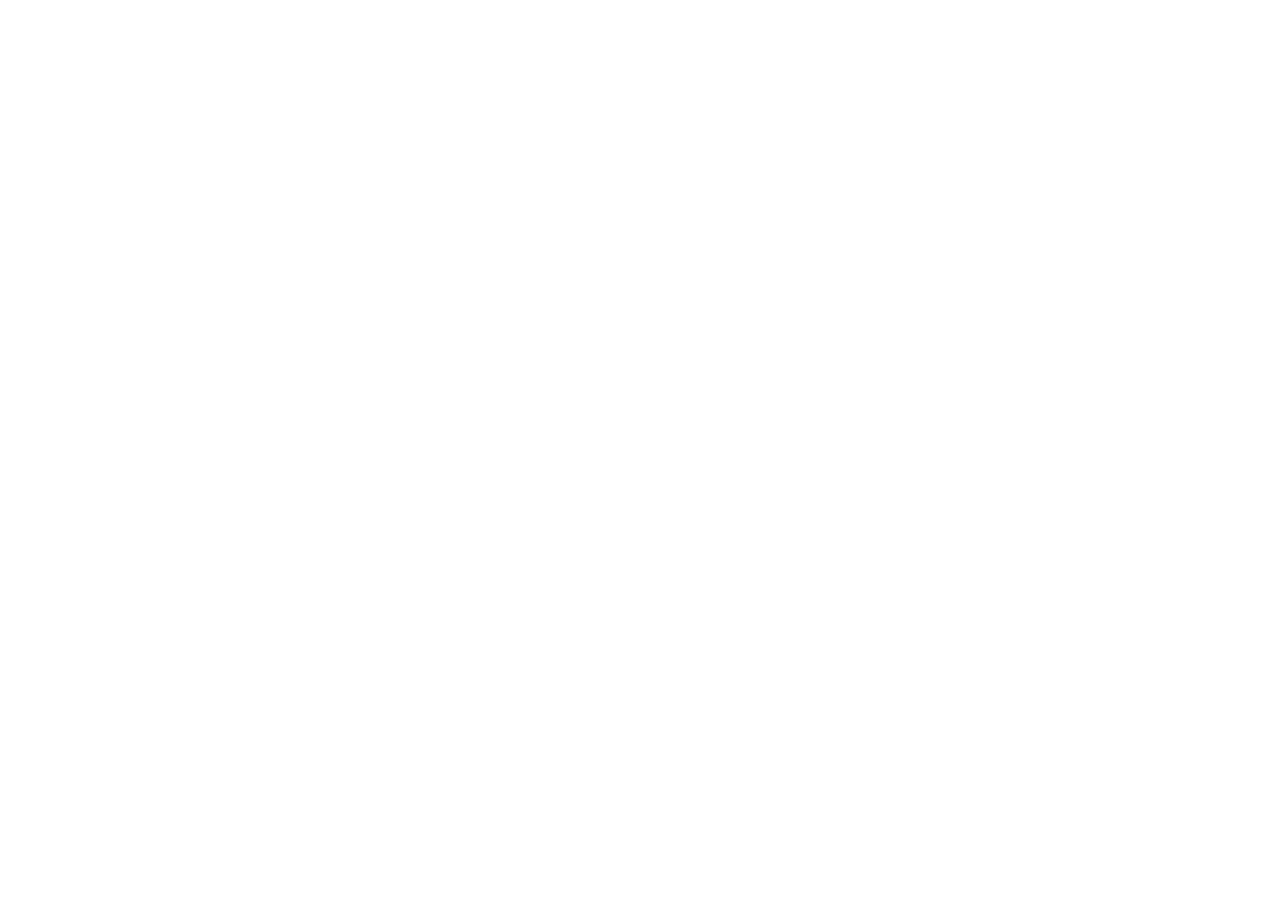
==== index.html @ 6ed2901b "first" ====
<!DOCTYPE html>
<html lang="en">
<head>
    <meta charset="UTF-8">
    <meta name="viewport" content="width=device-width, initial-scale=1.0">
    <title>Game website</title>
    <link rel="stylesheet" href="/css/main.css">
</head>
<body>
    
</body>
</html>
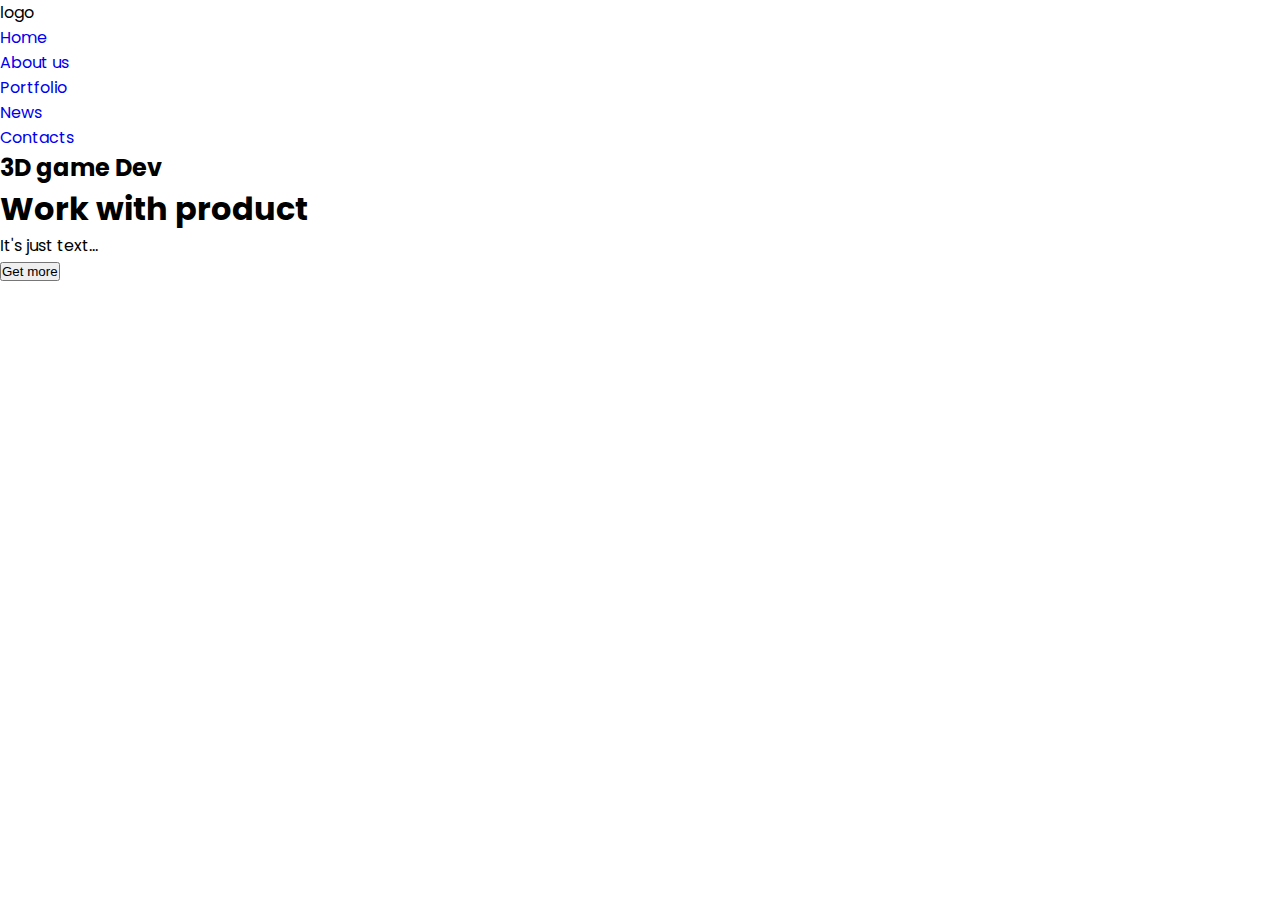
==== commit 175fb631: "change html" ====
--- a/index.html
+++ b/index.html
@@ -7,6 +7,29 @@
     <link rel="stylesheet" href="/css/main.css">
 </head>
 <body>
-    
+    <header class="container">
+        <span class="logo">logo</span>
+        <nav>
+            <ul>
+                <li class="active"><a href="#">Home</a></li>
+                <li><a href="#">About us</a></li>
+                <li><a href="#">Portfolio</a></li>
+                <li><a href="#">News</a></li>
+                <li class="btn"><a href="#">Contacts</a></li>
+            </ul>
+        </nav>
+    </header>
+
+    <div class="hero container">
+        <div class="hero--info">
+            <h2>3D game Dev</h2>
+            <h1>Work with product</h1>
+            <p>
+                It's just text...
+            </p>
+            <button class="btn">Get more</button>
+        </div>
+        <img src="" alt="" >
+    </div>
 </body>
 </html>--- a/css/main.css
+++ b/css/main.css
@@ -0,0 +1,19 @@
+@import url('https://fonts.googleapis.com/css2?family=Poppins:ital,wght@0,100;0,200;0,300;0,400;0,500;0,600;0,700;0,800;0,900;1,100;1,200;1,300;1,400;1,500;1,600;1,700;1,800;1,900&display=swap');
+
+* {
+    margin: 0;
+    padding: 0;
+}
+
+body {
+    font-family: 'Poppins', sans-serif;
+    font-weight: 400;
+}
+
+a {
+    text-decoration: none;
+}
+
+img {
+    max-width: 100%;
+}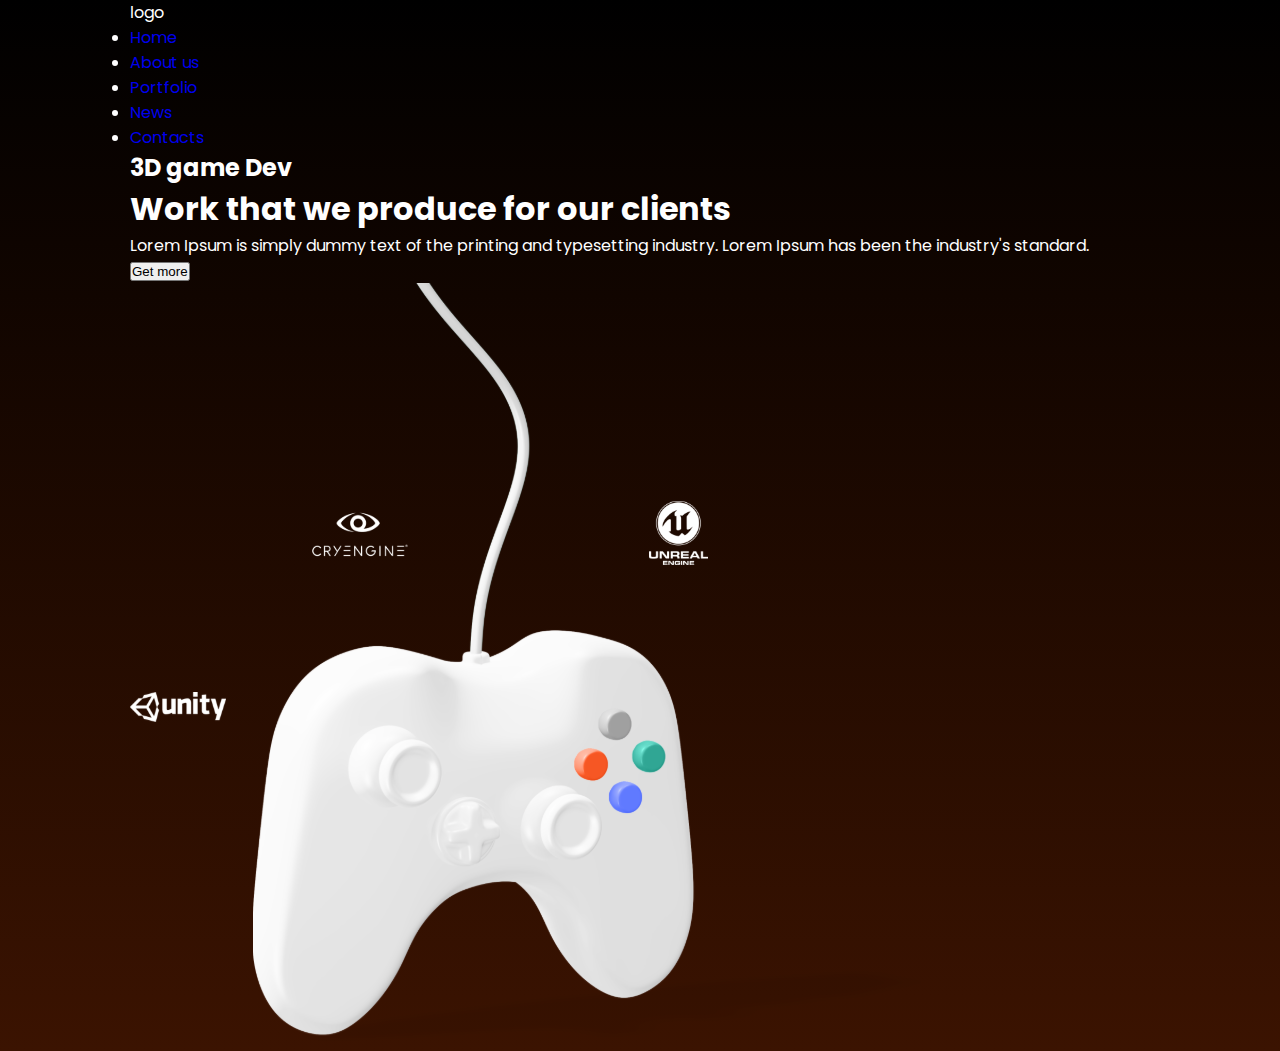
==== commit 7c569c67: "Добавил картинки и фон" ====
--- a/index.html
+++ b/index.html
@@ -7,29 +7,31 @@
     <link rel="stylesheet" href="/css/main.css">
 </head>
 <body>
-    <header class="container">
-        <span class="logo">logo</span>
-        <nav>
-            <ul>
-                <li class="active"><a href="#">Home</a></li>
-                <li><a href="#">About us</a></li>
-                <li><a href="#">Portfolio</a></li>
-                <li><a href="#">News</a></li>
-                <li class="btn"><a href="#">Contacts</a></li>
-            </ul>
-        </nav>
-    </header>
+    <div class="wrapper">
+        <header class="container">
+            <span class="logo">logo</span>
+            <nav>
+                <ul>
+                    <li class="active"><a href="#">Home</a></li>
+                    <li><a href="#">About us</a></li>
+                    <li><a href="#">Portfolio</a></li>
+                    <li><a href="#">News</a></li>
+                    <li class="btn"><a href="#">Contacts</a></li>
+                </ul>
+            </nav>
+        </header>
 
-    <div class="hero container">
-        <div class="hero--info">
-            <h2>3D game Dev</h2>
-            <h1>Work with product</h1>
-            <p>
-                It's just text...
-            </p>
-            <button class="btn">Get more</button>
+        <div class="hero container">
+            <div class="hero--info">
+                <h2>3D game Dev</h2>
+                <h1>Work that we produce for our clients</h1>
+                <p>
+                    Lorem Ipsum is simply dummy text of the printing and typesetting industry. Lorem Ipsum has been the industry's standard.
+                </p>
+                <button class="btn">Get more</button>
+            </div>
+            <img src="img/joystik.svg" alt="" >
         </div>
-        <img src="" alt="" >
     </div>
 </body>
 </html>--- a/css/main.css
+++ b/css/main.css
@@ -8,6 +8,7 @@
 body {
     font-family: 'Poppins', sans-serif;
     font-weight: 400;
+    color: #fff;
 }
 
 a {
@@ -16,4 +17,14 @@
 
 img {
     max-width: 100%;
+}
+
+.wrapper {
+    background: linear-gradient(180deg, rgba(0,0,0,1) 0%, rgba(14,4,0,1) 23%, rgba(59,19,1,1) 100%);
+    width: 100%;
+}
+
+.container {
+    width: 1020px;
+    margin: 0 auto;
 }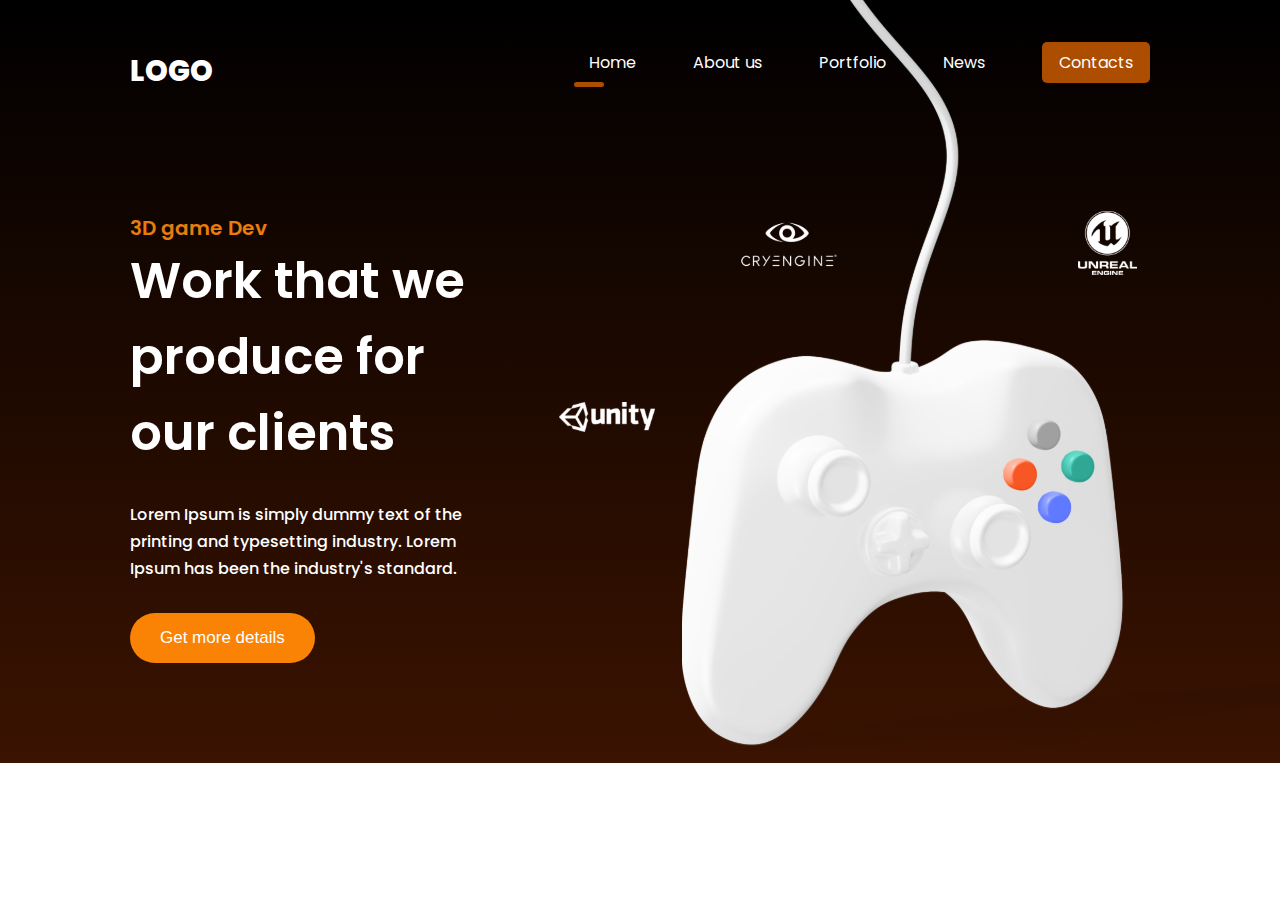
==== commit dc995e63: "Изменил стили на главной странице" ====
--- a/index.html
+++ b/index.html
@@ -28,9 +28,9 @@
                 <p>
                     Lorem Ipsum is simply dummy text of the printing and typesetting industry. Lorem Ipsum has been the industry's standard.
                 </p>
-                <button class="btn">Get more</button>
+                <button class="btn">Get more details</button>
             </div>
-            <img src="img/joystik.svg" alt="" >
+            <img src="img/joystik.svg" alt="none" >
         </div>
     </div>
 </body>
--- a/css/main.css
+++ b/css/main.css
@@ -9,6 +9,7 @@
     font-family: 'Poppins', sans-serif;
     font-weight: 400;
     color: #fff;
+    font-size: 16px;
 }
 
 a {
@@ -27,4 +28,113 @@
 .container {
     width: 1020px;
     margin: 0 auto;
+}
+header {
+    padding: 50px 0;
+}
+
+header .logo {
+    text-transform:  uppercase;
+    font-size: 29px;
+    font-weight: 800;
+}
+
+header nav {
+    float: right;
+    width: 55%;
+}
+
+header nav ul {
+    list-style: none;
+    display: flex;
+    justify-content: space-between;
+    z-index: 2;
+    position: relative;
+}
+
+
+header nav ul li {
+    display: inline-block;
+}
+
+header nav ul li a {
+    color:#fff;
+}
+
+header nav ul li.active::after {
+    content: '';
+    display: block;
+    width: 30px;
+    height: 5px;
+    background: #ac4d00;
+    border-radius: 10px;
+    position: relative;
+    top: 7px;
+    left: -15px;
+
+}
+
+header nav ul li:not(.active):not(.btn) a:hover {
+    border-bottom: 4px solid #ac4d00;
+}
+
+header nav ul li.btn a {
+    background: #ac4d00;
+    padding:  9px 17px;
+    border-radius: 5px;
+    transition: all 50ms ease;
+}
+
+header nav ul li.btn a:hover {
+    background:  #ad1b01;
+}
+
+.hero {
+    padding-bottom: 100px;
+    position: relative;
+    z-index: 1;
+}
+
+.hero--info {
+    width: 350px;
+    padding-top: 70px;
+}
+
+.hero--info h2 {
+    color: #e87d0e;
+    font-size:  20px;
+    font-weight: 600;
+}
+
+.hero--info h1 {
+    font-size: 50px;
+    font-weight: 600;
+}
+
+.hero--info p {
+    font-weight: 500;
+    line-height: 170%;
+    margin: 30px 0;
+}
+
+.hero--info .btn {
+    background: #fa8305;
+    color: #fff;
+    border-radius: 50px;
+    padding: 15px 30px;
+    border: 0;
+    transition: all 500ms ease;
+    font-size: 17px;
+    font-weight: 500;
+}
+
+.hero--info .btn:hover {
+    cursor: pointer;
+    transform: scale(1.1);
+}
+
+.hero img {
+    position: absolute;
+    top: -150px;
+    right: -200px;
 }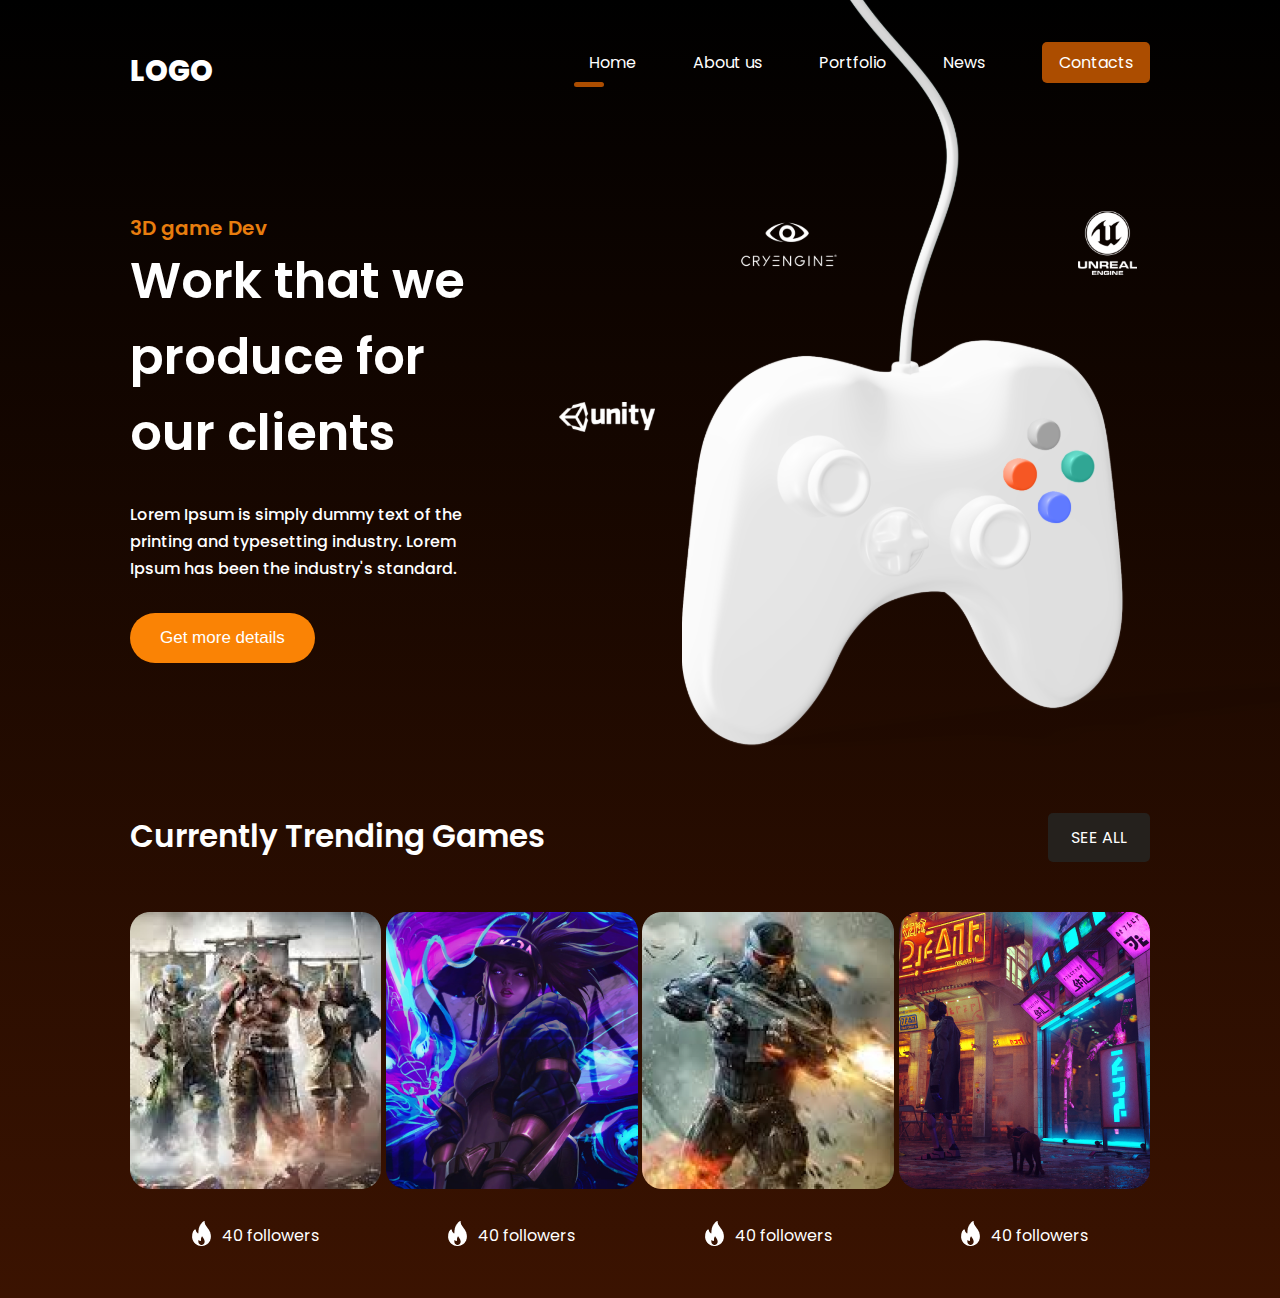
==== commit 441f9a63: "Добавил новый фрагмент с картинками" ====
--- a/index.html
+++ b/index.html
@@ -32,6 +32,30 @@
             </div>
             <img src="img/joystik.svg" alt="none" >
         </div>
+
+        <div class="trending container">
+            <a href="#" class="see-all">SEE ALL</a>
+            <h3>Currently Trending Games</h3>
+
+            <div class="games">
+                <div class="block">
+                    <img src="/img/game1.png" alt="">
+                    <span><img src="/img/fire.png" alt=""> 40 followers</span>
+                </div>
+                <div class="block">
+                    <img src="/img/game2.png" alt="">
+                    <span><img src="/img/fire.png" alt=""> 40 followers</span>
+                </div>
+                <div class="block">
+                    <img src="/img/game3.png" alt="">
+                    <span><img src="/img/fire.png" alt=""> 40 followers</span>
+                </div>
+                <div class="block">
+                    <img src="/img/game4.png" alt="">
+                    <span><img src="/img/fire.png" alt=""> 40 followers</span>
+                </div>
+            </div>    
+        </div>
     </div>
 </body>
 </html>--- a/css/main.css
+++ b/css/main.css
@@ -137,4 +137,48 @@
     position: absolute;
     top: -150px;
     right: -200px;
+}
+
+/* Секция с играми */
+.trending {
+    padding-top: 50px;
+}
+
+.trending h3 {
+    font-weight: 600;
+    font-size: 31px;
+}
+
+.trending .see-all {
+    color: #fff;
+    background: #25211d;
+    border-radius: 5px;
+    padding: 12px 23px;
+    float: right;
+    display: block;
+    transition: all 50ms ease;
+}
+
+.trending .see-all:hover {
+    transform: scale(1.1);
+
+}
+
+.trending .games {
+    display: flex;
+    justify-content: space-between;
+    width: 100%;
+    padding: 50px 0;
+}
+
+.trending .games span {
+    display: block;
+    text-align: center;
+    margin-top: 20px;
+}
+
+.trending .games span img {
+    position: relative;
+    top: 5px;
+    margin-right: 7px;
 }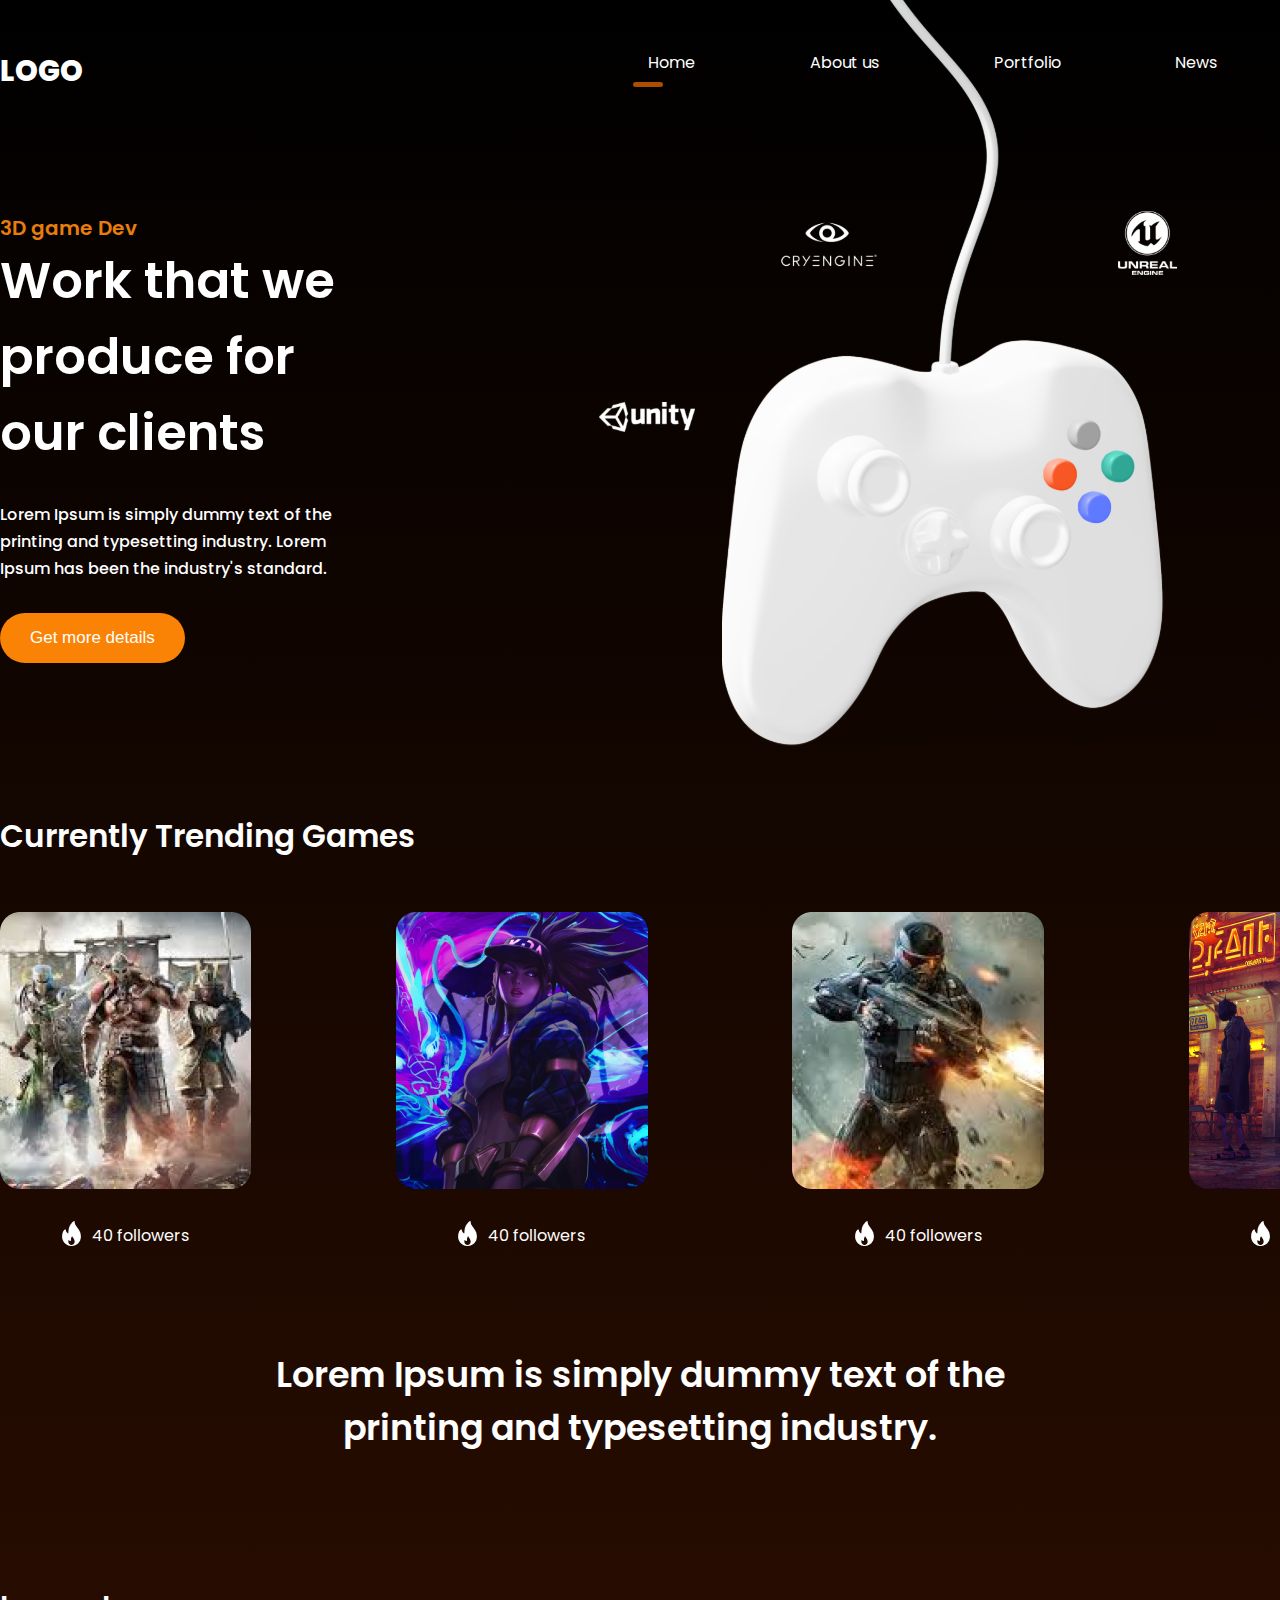
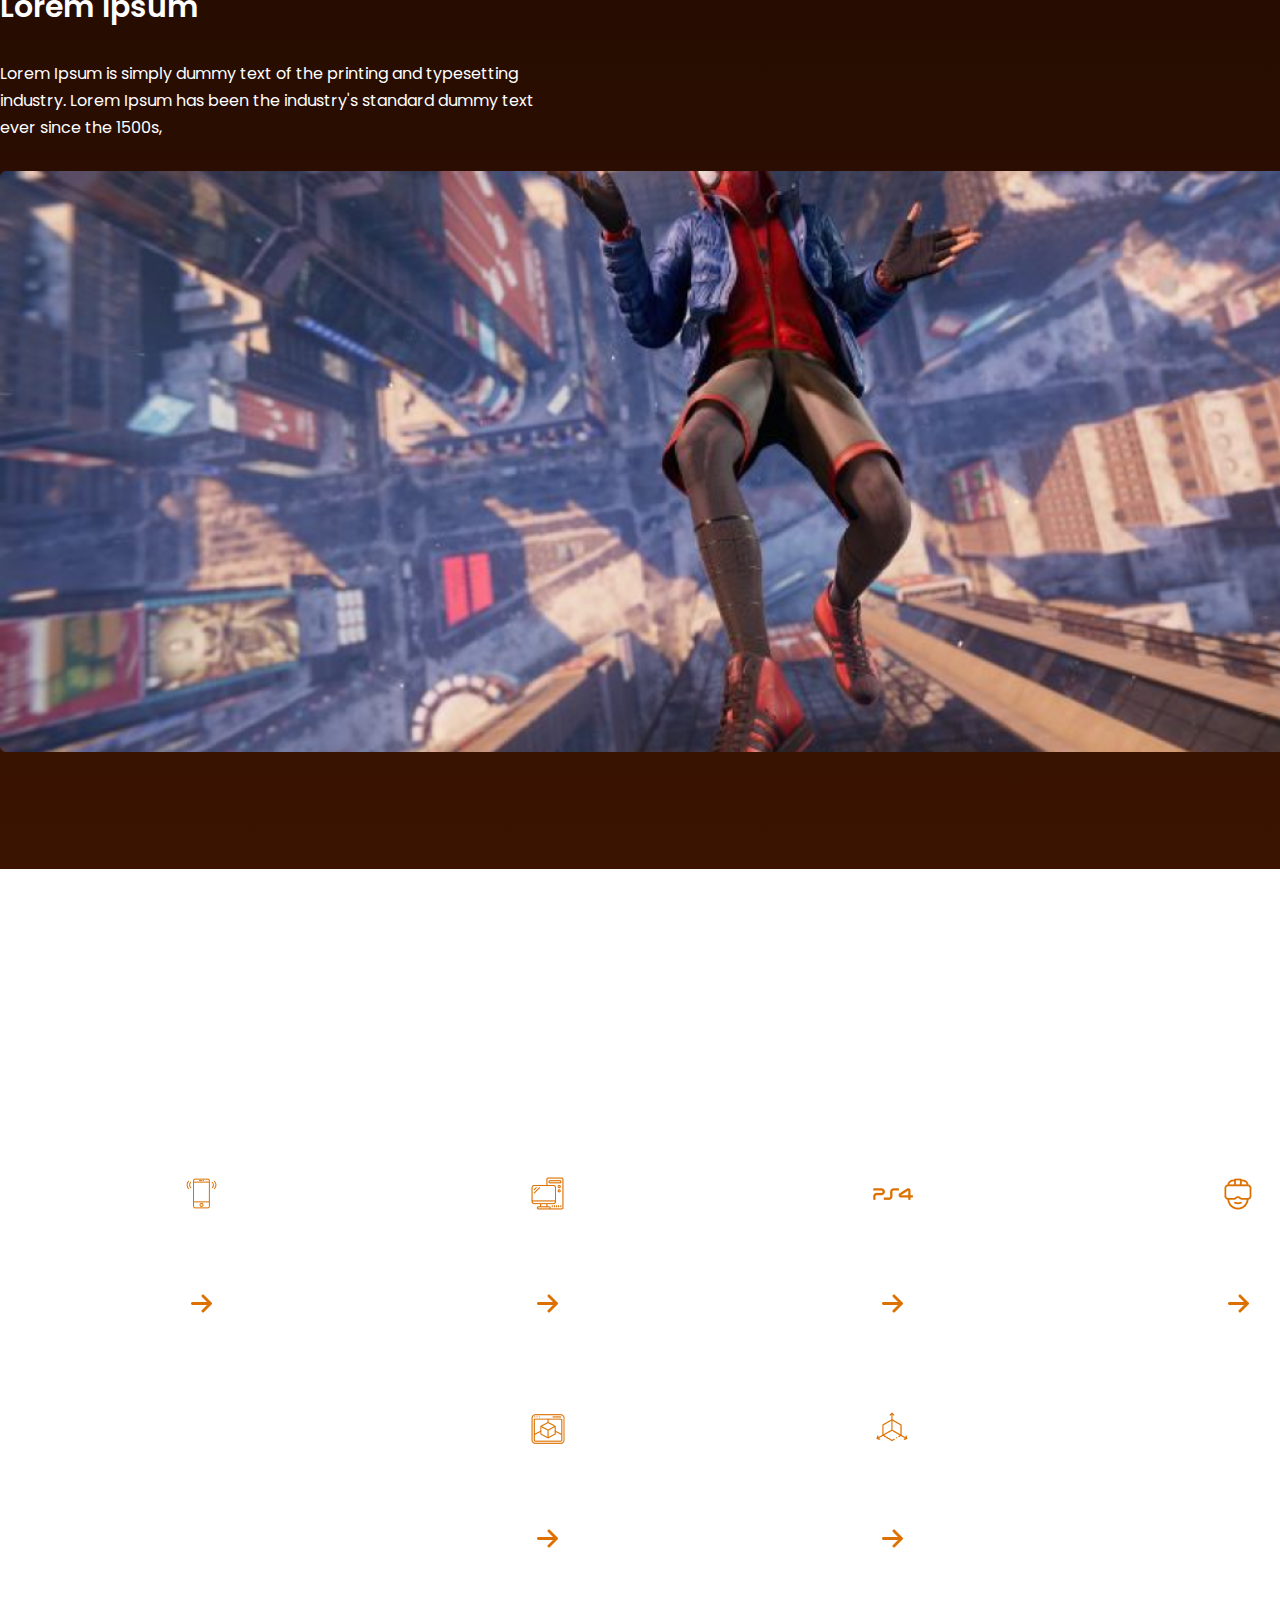
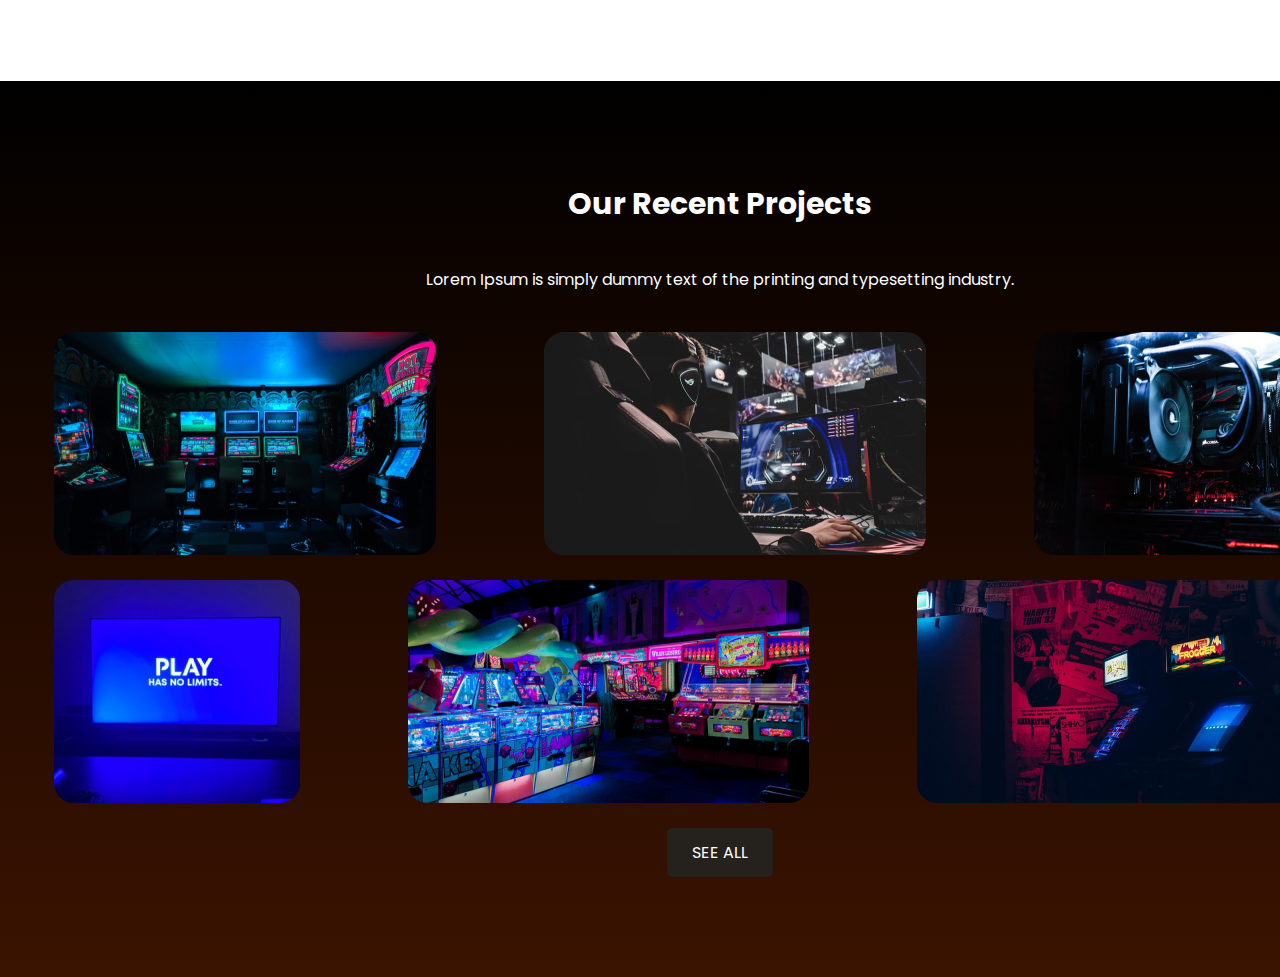
==== commit 4df2b622: "Решил проблему с пушем" ====
--- a/index.html
+++ b/index.html
@@ -33,7 +33,7 @@
             <img src="img/joystik.svg" alt="none" >
         </div>
 
-        <div class="trending container">
+        <div class="container trending">
             <a href="#" class="see-all">SEE ALL</a>
             <h3>Currently Trending Games</h3>
 
@@ -56,6 +56,74 @@
                 </div>
             </div>    
         </div>
+
+
+        <div class="container big-text">
+            <p>Lorem Ipsum is simply dummy text of the printing and typesetting industry.</p>
+        </div>
+
+        <div class="container banner">
+            <h3>Lorem Ipsum</h3>
+            <p>Lorem Ipsum is simply dummy text of the printing and typesetting industry. Lorem Ipsum has been the industry's standard dummy text ever since the 1500s,</p>
+            <img src="/img/game5.png " alt="">
+        </div>
+    </div>
+
+    <div class="features">
+        <div class="container">
+            <h3>Lorem Ipsum is simply dummy text of the printing and typesetting industry.</h3>
+            <p>Lorem Ipsum is simply dummy text of the printing and typesetting industry. Lorem Ipsum has been the industry's standard dummy text ever since the 1500s,</p>
+            <div class="info">
+                <div class="block">
+                    <img src="/img/feature1.png" alt="">
+                    <p>Mobile Game Development</p>
+                    <img src="/img/arrow 1.png" alt="">
+                </div>
+                <div class="block">
+                    <img src="/img/feature2.png" alt="">
+                    <p>PC Game Development</p>
+                    <img src="/img/arrow 1.png" alt="">
+                </div>
+                <div class="block">
+                    <img src="/img/feature3.png" alt="">
+                    <p>PS4 Game Development</p>
+                    <img src="/img/arrow 1.png" alt="">
+                </div>
+                <div class="block">
+                    <img src="/img/feature4.png" alt="">
+                    <p>AR/VR Solutions</p>
+                    <img src="/img/arrow 1.png" alt="">
+                </div>
+                <div class="block">
+                    <img src="/img/feature5.png" alt="">
+                    <p>AR/ VR design</p>
+                    <img src="/img/arrow 1.png" alt="">
+                </div>
+                <div class="block">
+                    <img src="/img/feature6.png" alt="">
+                    <p>3D Modelings</p>
+                    <img src="/img/arrow 1.png" alt="">
+                </div>
+            </div>
+        </div>
+    </div>
+
+    <div class="wrapper">
+        <div class="container projects">
+            <h3>Our Recent Projects</h3>
+            <p>Lorem Ipsum is simply dummy text of the printing and typesetting industry.</p>
+            <div class="images">
+                <img src="/img/img1.png" alt="">
+                <img src="/img/img2.png" alt="">
+                <img src="/img/img3.png" alt="">
+            </div>
+            <div class="images">
+                <img src="/img/img4.png" alt="">
+                <img src="/img/img5.png" alt="">
+                <img src="/img/img6.png" alt="">
+            </div>
+            <a href="" class="see-all">SEE ALL</a>
+        </div>
     </div>
 </body>
 </html>--- a/css/main.css
+++ b/css/main.css
@@ -26,7 +26,7 @@
 }
 
 .container {
-    width: 1020px;
+    width: 1440px;
     margin: 0 auto;
 }
 header {
@@ -136,7 +136,7 @@
 .hero img {
     position: absolute;
     top: -150px;
-    right: -200px;
+    right: 50px;
 }
 
 /* Секция с играми */
@@ -149,7 +149,7 @@
     font-size: 31px;
 }
 
-.trending .see-all {
+.trending .see-all, .projects .see-all {
     color: #fff;
     background: #25211d;
     border-radius: 5px;
@@ -159,7 +159,11 @@
     transition: all 50ms ease;
 }
 
-.trending .see-all:hover {
+.projects .see-all {
+    float: none;
+}
+
+.trending .see-all:hover, .projects .see-all:hover {
     transform: scale(1.1);
 
 }
@@ -181,4 +185,96 @@
     position: relative;
     top: 5px;
     margin-right: 7px;
-}+}
+
+.big-text {
+    padding: 50px 0;
+    font-size: 35px;
+    font-weight: 600;
+    text-align: center;
+    width: 800px;
+}
+
+.banner {
+    padding: 80px 0;
+}
+
+.banner h3 {
+    font-size: 30px;
+    font-weight: 600;
+    margin-bottom: 30px;
+}
+
+.banner p {
+    line-height: 170%;
+    margin-bottom: 30px;
+    width: 550px;
+}
+
+.banner img {
+    width: 100%;
+    margin-bottom: 30px;
+}
+
+.features {
+    background: url('/img/background.png') no-repeat center center fixed;
+    background-size: cover;
+    padding: 80px 0;
+}
+
+.features h3, .features p {
+    margin-bottom: 20px;
+    text-align: center;
+    max-width: 800px;
+    margin-left: auto;
+    margin-right: auto;
+
+}
+
+.features h3 {
+    font-size: 30px;
+}
+
+.features .info {
+    display: flex;
+    justify-content: center;
+    flex-wrap: wrap;
+}
+
+.features .info .block {
+    text-align: center;
+    width: 20%;
+    margin: 30px 2%;
+}
+
+.features .info .block img {
+    margin-bottom: 15px;
+}
+
+.projects {
+    padding: 100px 0;
+}
+
+.projects h3 {
+    font-size: 30px;
+    text-align: center;
+}
+
+.projects p {
+    margin: 40px 0;
+    text-align: center;
+}
+
+.projects .images {
+    display: flex;
+    justify-content: space-around;
+    margin-bottom: 25px;
+}
+
+.projects .see-all {
+    float: none;
+    width: 60px;
+    text-align: center;
+    margin: 0 auto;
+}
+
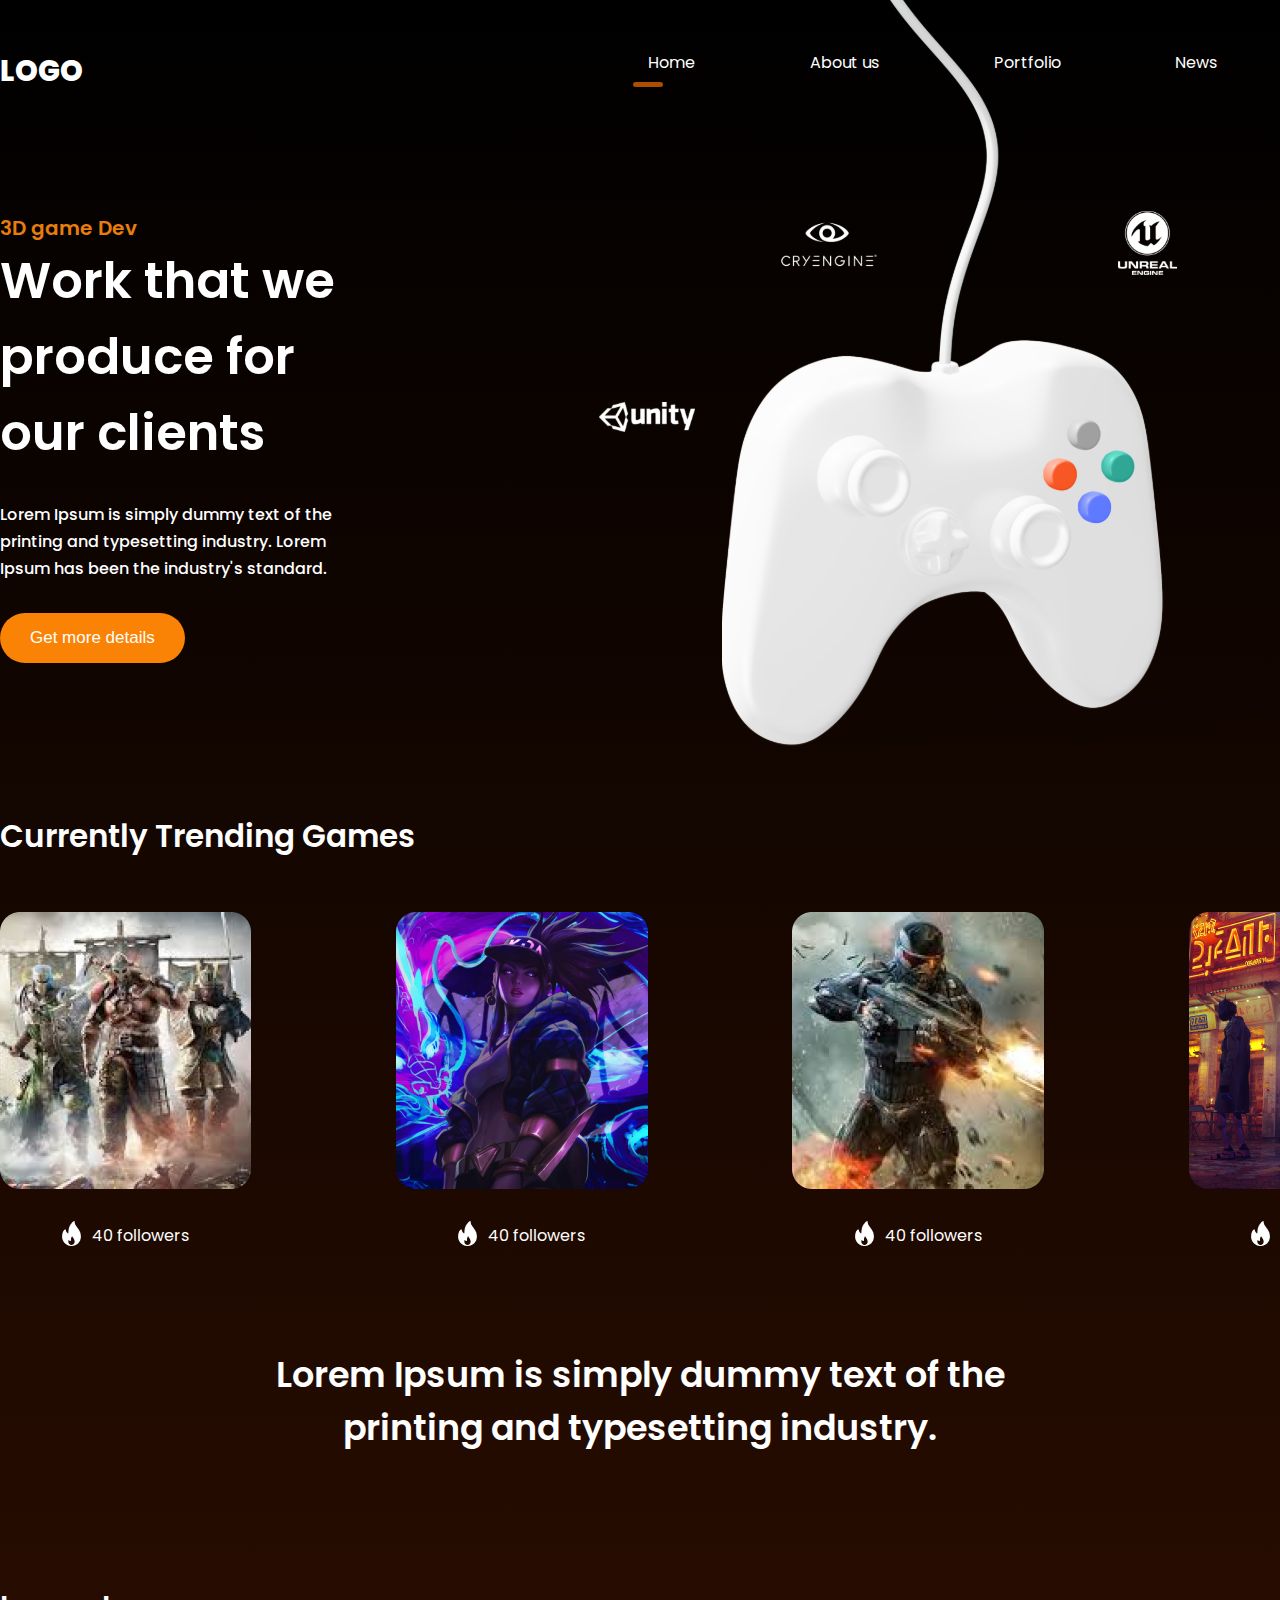
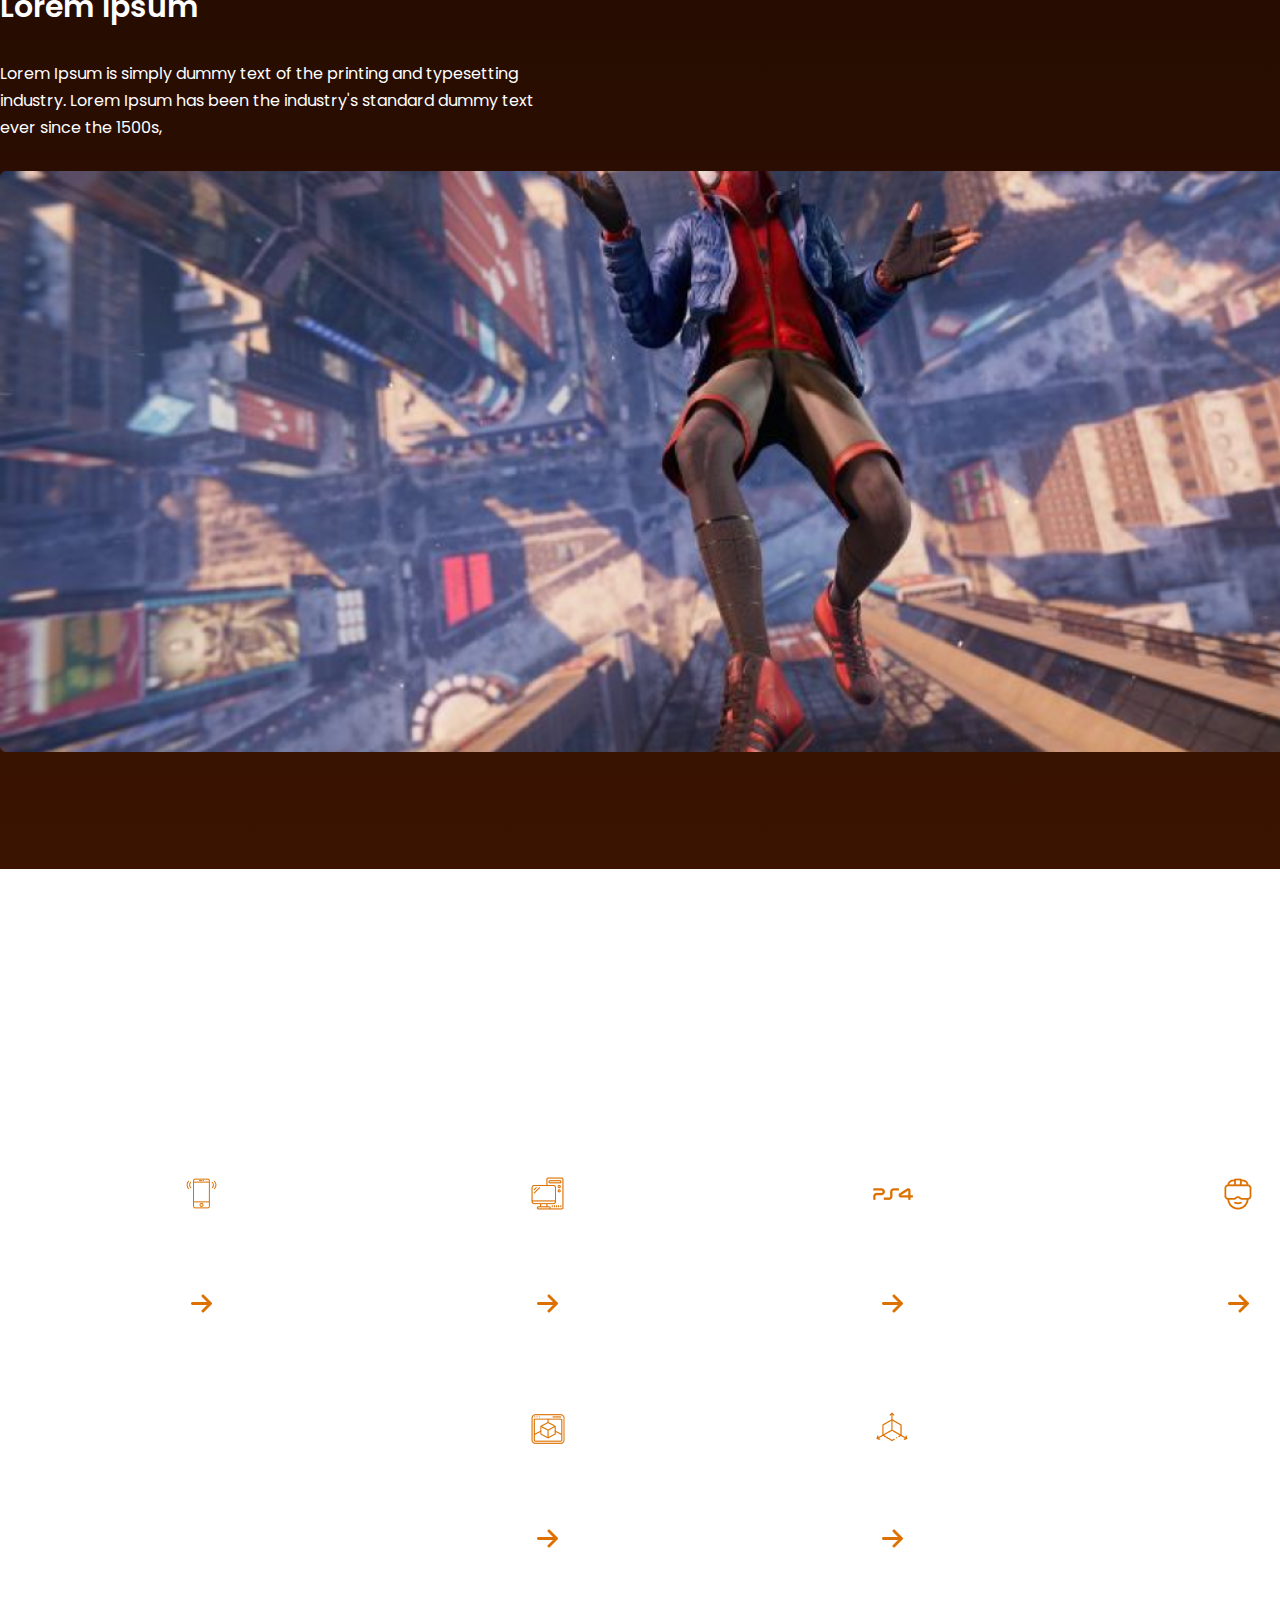
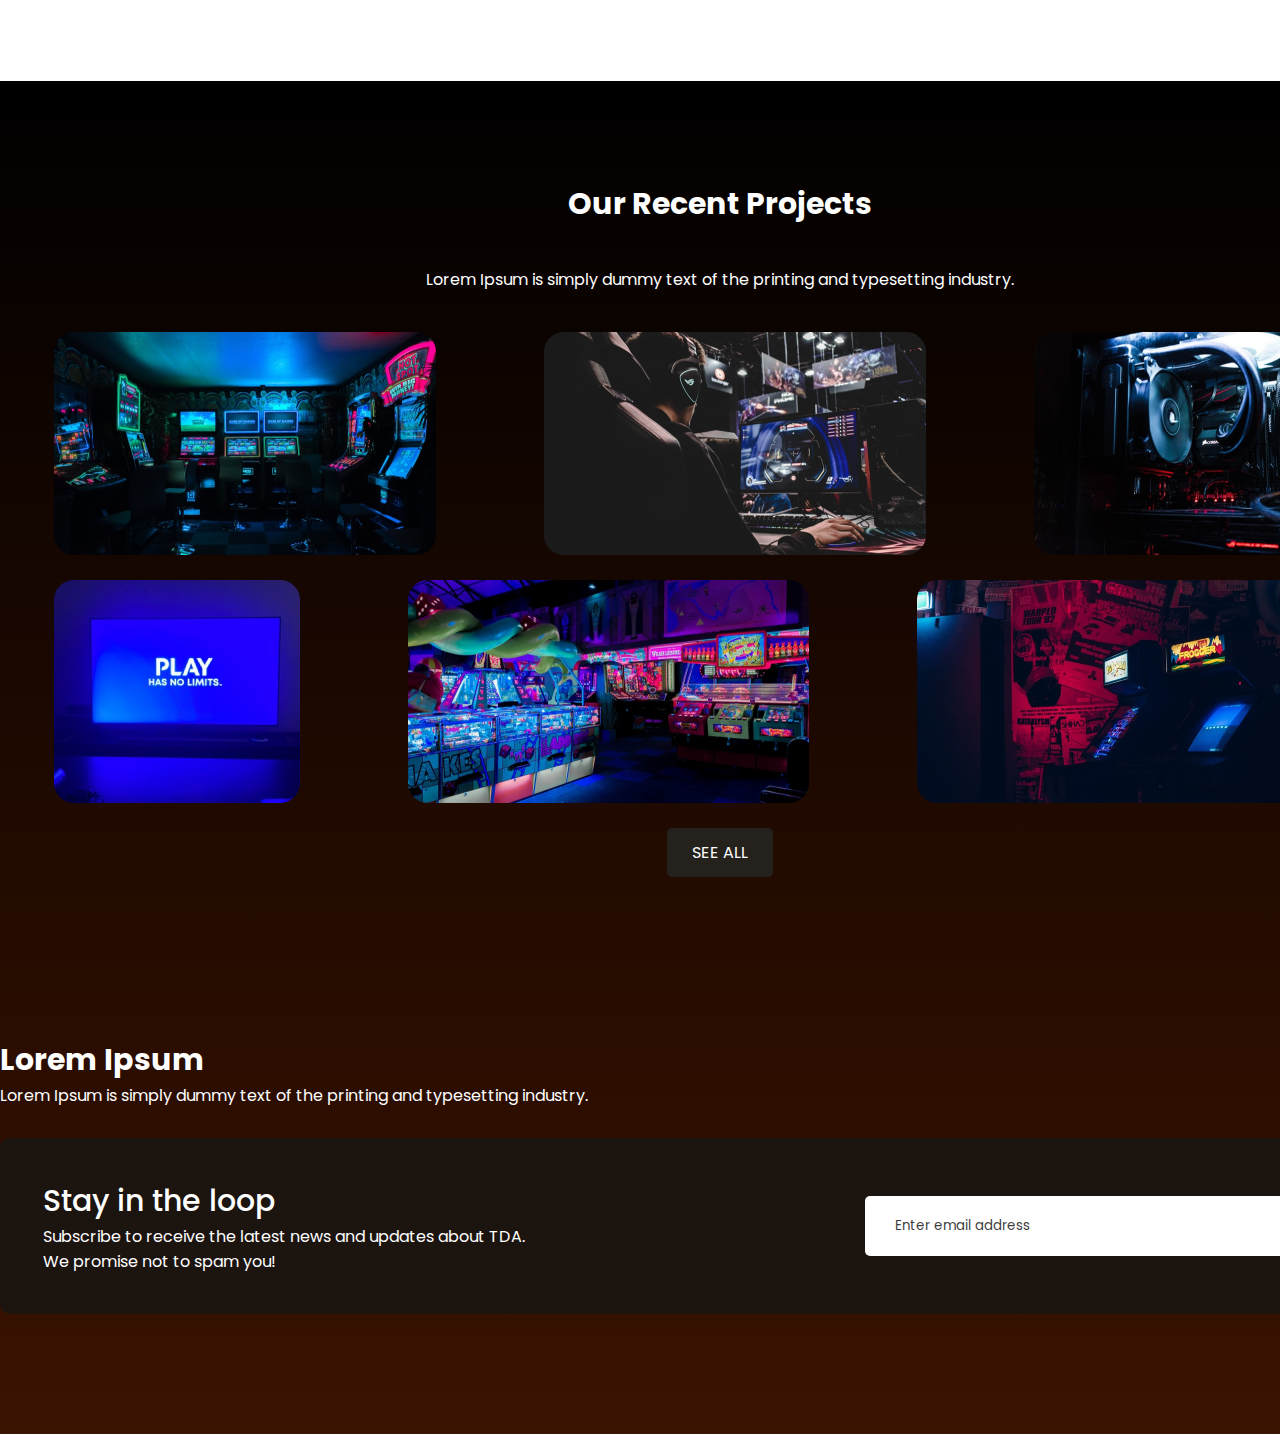
==== commit b064d2aa: "Начал делать футер" ====
--- a/index.html
+++ b/index.html
@@ -124,6 +124,31 @@
             </div>
             <a href="" class="see-all">SEE ALL</a>
         </div>
+
+        <div class="container email">
+            <h3>Lorem Ipsum</h3>
+            <p>Lorem Ipsum is simply dummy text of the printing and typesetting industry. </p>
+            <div class="block">
+                <div>
+                    <h4>Stay in the loop</h4>
+                    <p>Subscribe to receive the latest news and updates about TDA.
+                        We promise not to spam you! </p>
+                </div>
+                <div>
+                    <input type="email" id ="emailField" placeholder="Enter email address">
+                    <button onclick="CheckEmail()">Continue</button>
+                </div>
+            </div>
+        </div>
     </div>
+
+    <script>
+        function CheckEmail() {
+            let email = document.querySelector('#emailField').value;
+            if(!email.includes('@')) alert('Нет символа @');
+            else if(!email.includes('.')) alert('Нет символа .');
+            else alert('Все отлично!');
+        }
+    </script>
 </body>
 </html>--- a/css/main.css
+++ b/css/main.css
@@ -78,14 +78,14 @@
     border-bottom: 4px solid #ac4d00;
 }
 
-header nav ul li.btn a {
+header nav ul li.btn a, .email .block button {
     background: #ac4d00;
     padding:  9px 17px;
     border-radius: 5px;
     transition: all 50ms ease;
 }
 
-header nav ul li.btn a:hover {
+header nav ul li.btn a:hover, .email .block button:hover {
     background:  #ad1b01;
 }
 
@@ -278,3 +278,60 @@
     margin: 0 auto;
 }
 
+/* Нижняя часть */
+
+.email {
+    padding-bottom: 120px;
+}
+
+.email h3 {
+    margin-top: 60px;
+    font-size: 30px;
+}
+.email .block {
+    background: #1C140F;
+    margin-top: 30px;
+    border-radius: 10px;
+    padding: 40px 3%;
+    width: 94%;
+    display: flex;
+    justify-content: space-between;
+    align-items:  center;
+}
+
+.email .block h4 {
+    font-size: 30px;
+    font-weight: 500;
+}
+
+.email .block p {
+    width: 500px;
+}
+
+.email .block input {
+    background: #fff;
+    outline: none;
+    border: 0;
+    border-radius: 5px;
+    width: 380px;
+    font-family: 'Poppins', sans-serif;
+    font-weight: 400;
+    padding: 20px 30px;
+    position: relative;
+    right: -100px;
+    z-index: 0;
+    padding-right: 130px;
+}
+
+.email .block input::placeholder {
+    color: #3f3e3e;
+}
+
+.email .block button {
+    cursor: pointer;
+    border: 0;
+    padding:  13px 17px;
+    position: relative;
+    z-index: 1;
+    color: #fff;
+}
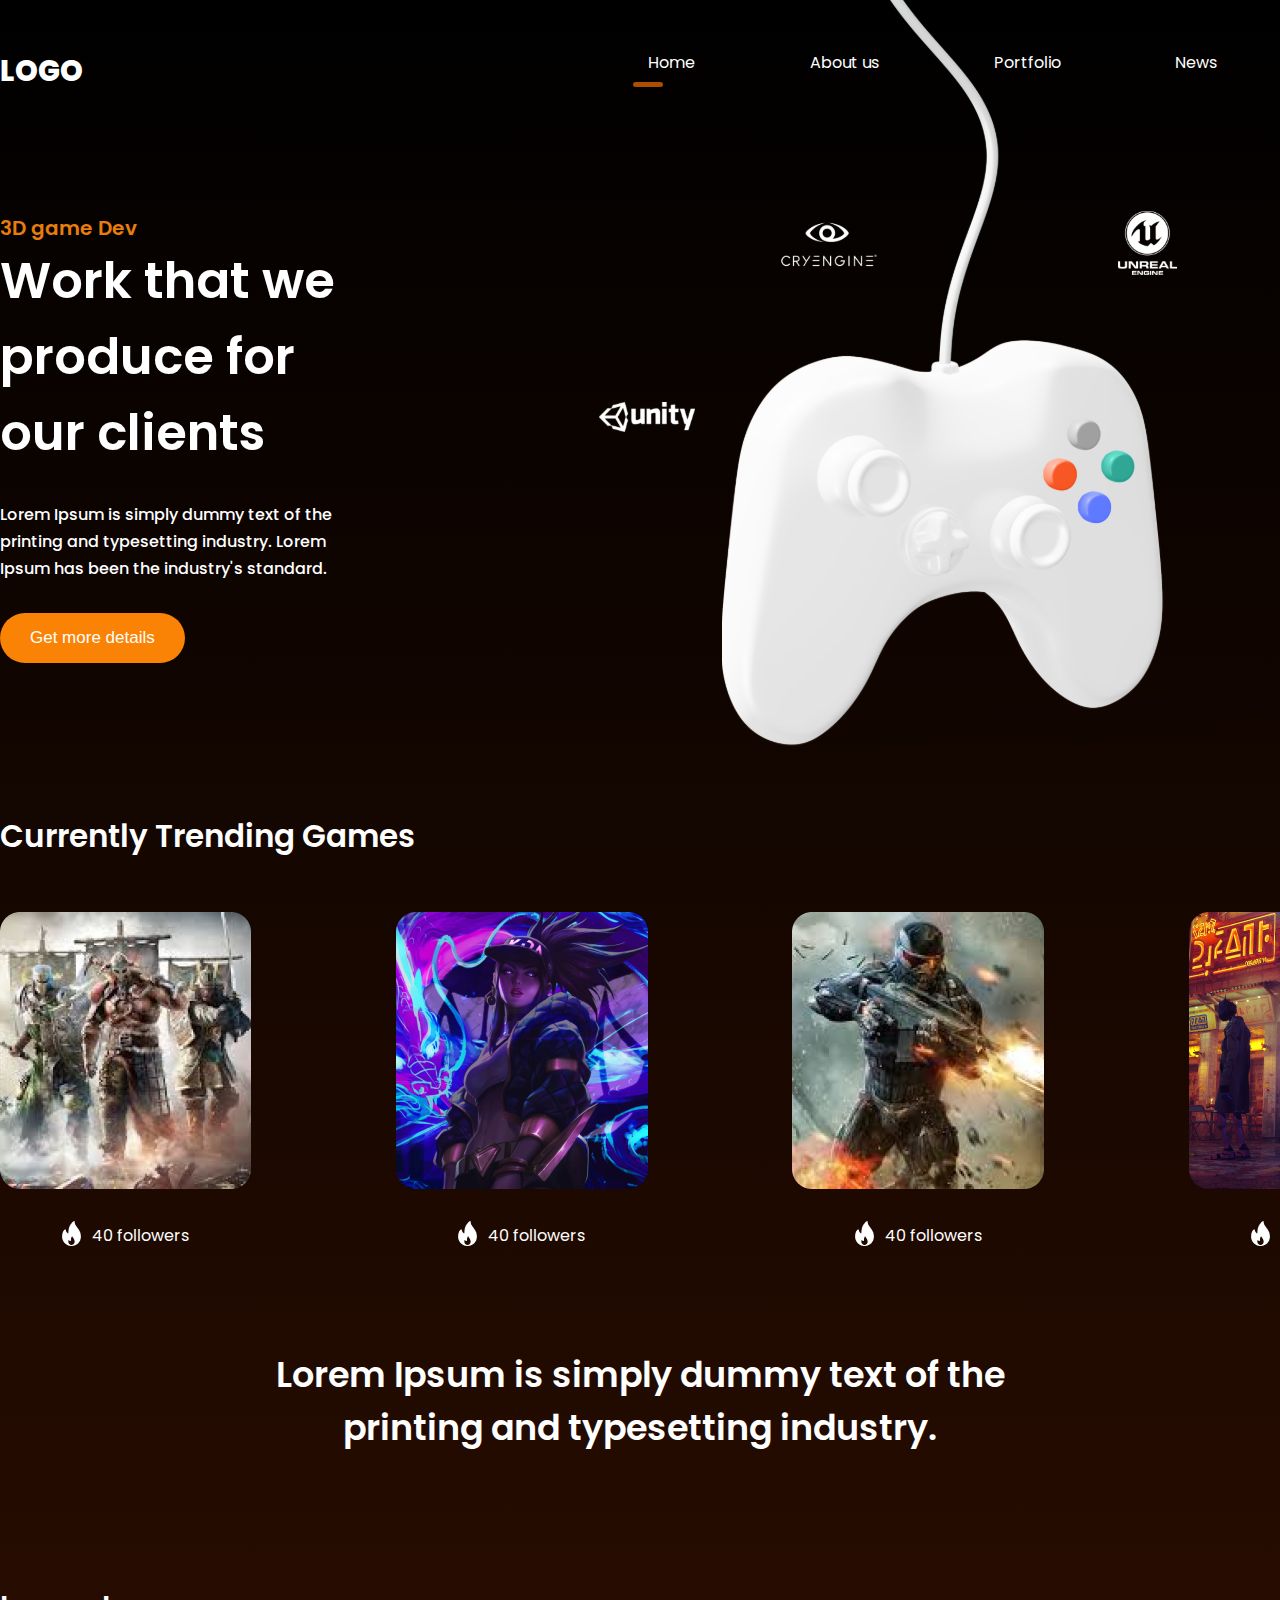
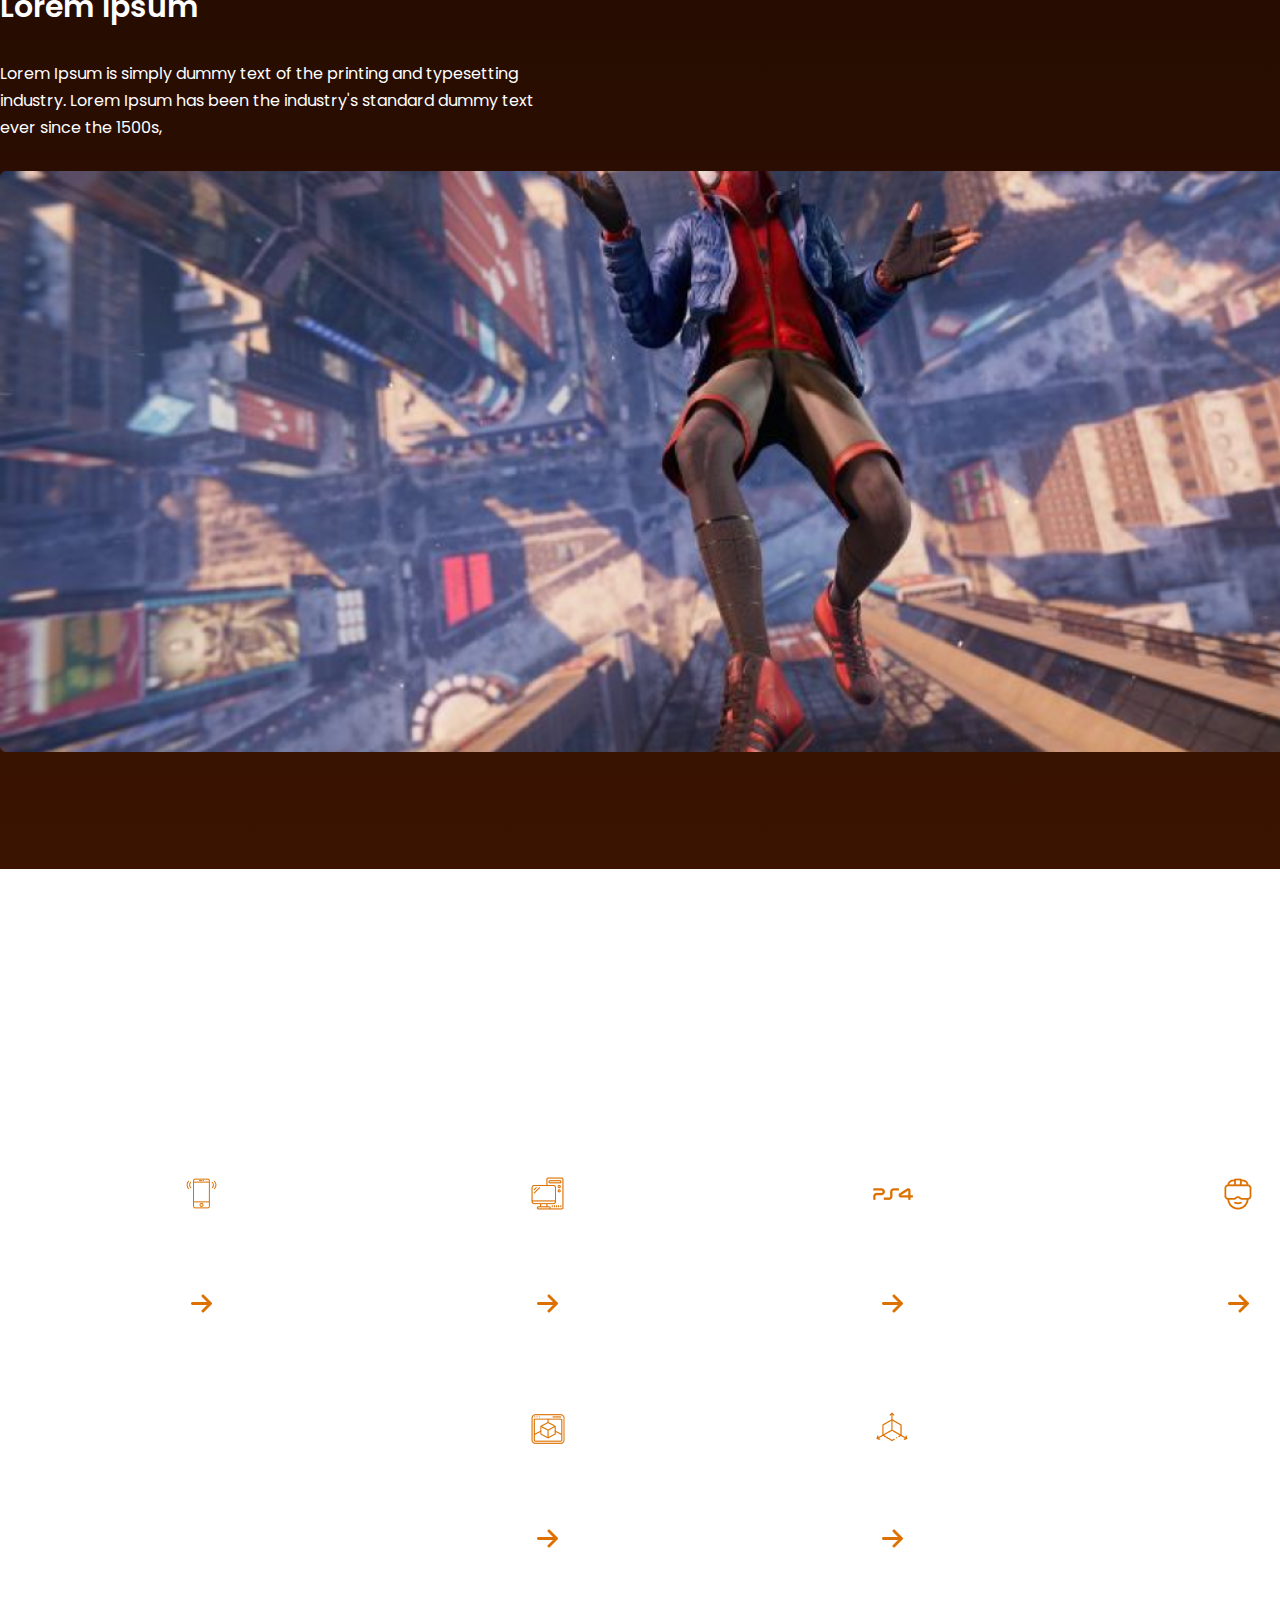
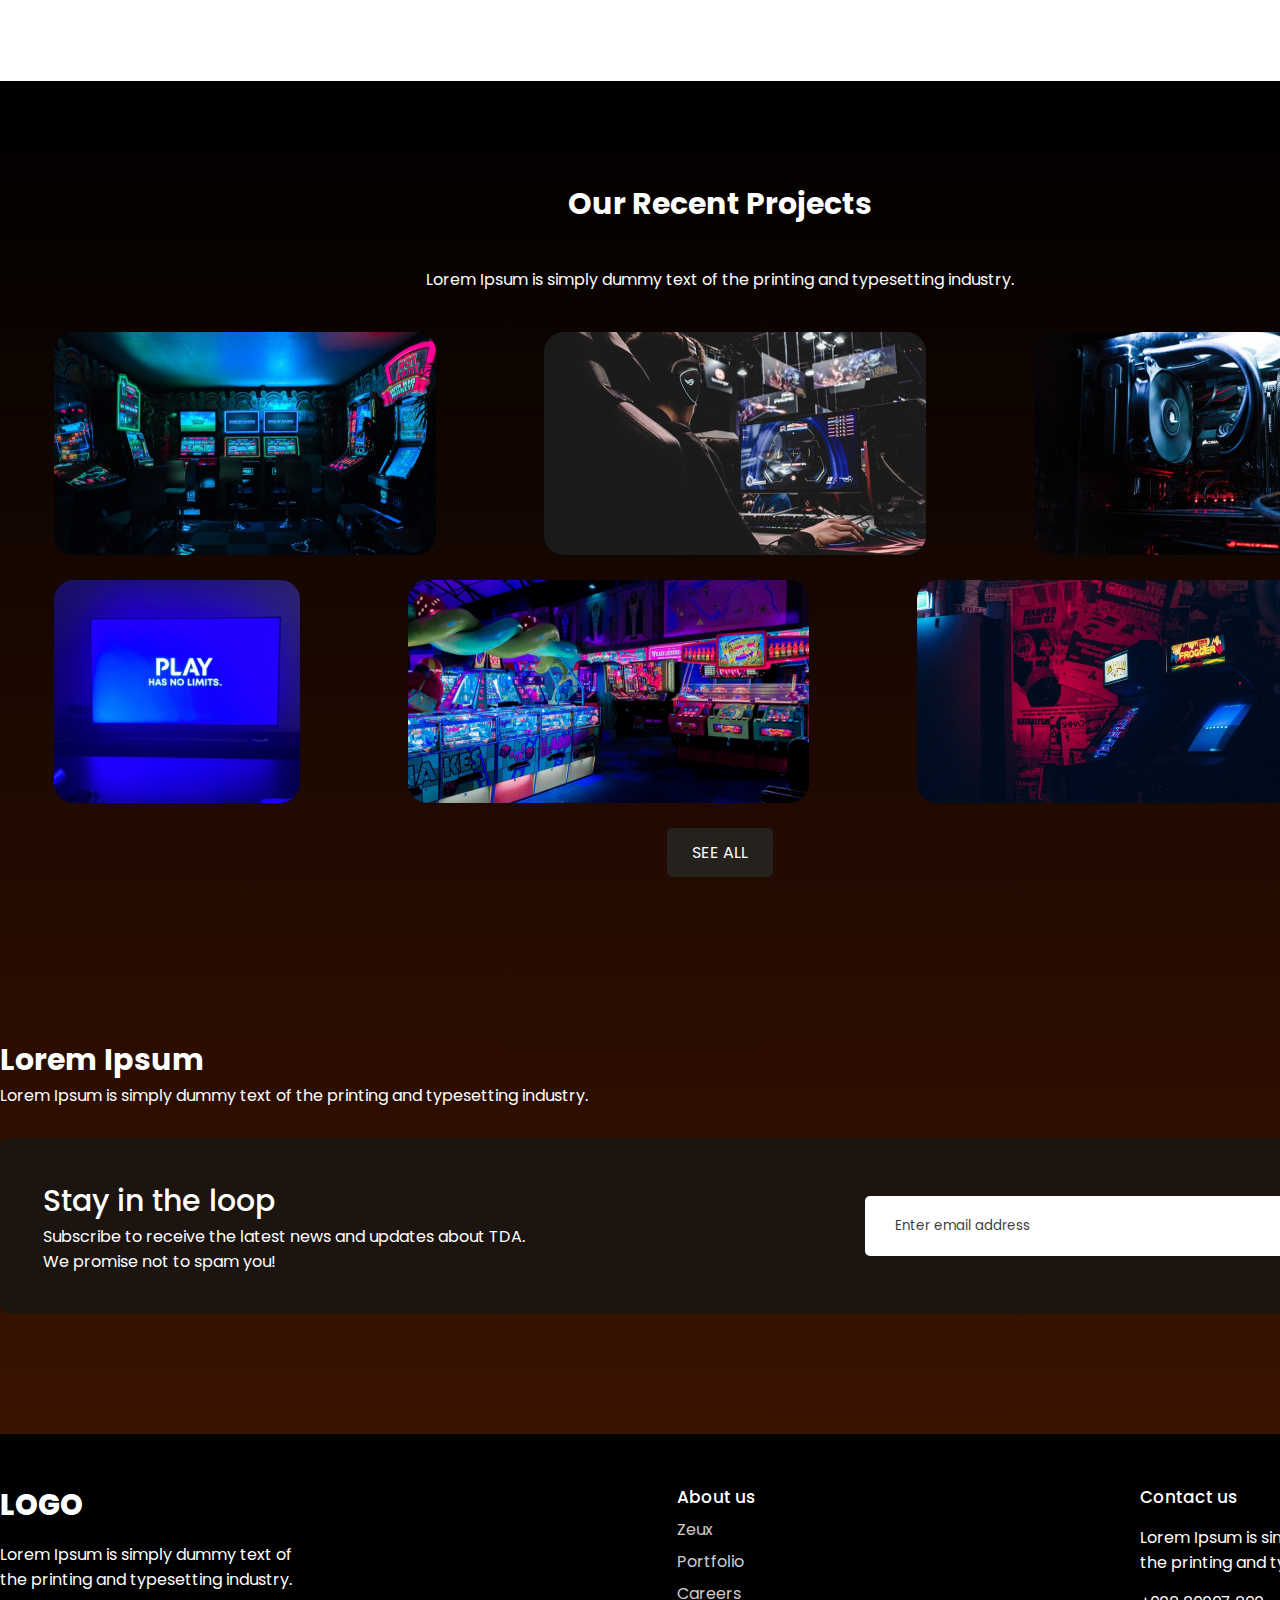
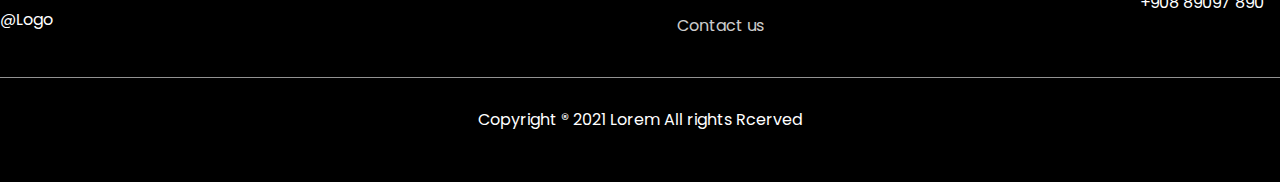
==== commit e4f244ff: "Страница про нас первая секция" ====
--- a/index.html
+++ b/index.html
@@ -12,11 +12,11 @@
             <span class="logo">logo</span>
             <nav>
                 <ul>
-                    <li class="active"><a href="#">Home</a></li>
-                    <li><a href="#">About us</a></li>
+                    <li class="active"><a href="/">Home</a></li>
+                    <li><a href="/about.html">About us</a></li>
                     <li><a href="#">Portfolio</a></li>
                     <li><a href="#">News</a></li>
-                    <li class="btn"><a href="#">Contacts</a></li>
+                    <li class="btn"><a href="/contacts.html">Contacts</a></li>
                 </ul>
             </nav>
         </header>
@@ -142,6 +142,32 @@
         </div>
     </div>
 
+    <footer>
+        <div class="blocks container">
+            <div>
+                <span class="logo">logo</span>
+                <p>Lorem Ipsum is simply dummy text of the printing and typesetting industry. </p>
+                <p>@Logo</p>
+            </div>
+            <div>
+                <h4>About us</h4>
+                <ul>
+                    <li>Zeux</li>
+                    <li>Portfolio</li>
+                    <li>Careers</li>
+                    <li>Contact us</li>
+                </ul>
+            </div>
+            <div>
+                <h4>Contact us</h4>
+                <p>Lorem Ipsum is simply dummy text of the printing and typesetting industry. </p>
+                <p>+908 89097 890</p>
+            </div>
+        </div>
+        <hr>
+        <p>Copyright ® 2021 Lorem All rights Rcerved</p>
+    </footer>
+
     <script>
         function CheckEmail() {
             let email = document.querySelector('#emailField').value;
--- a/css/main.css
+++ b/css/main.css
@@ -23,6 +23,7 @@
 .wrapper {
     background: linear-gradient(180deg, rgba(0,0,0,1) 0%, rgba(14,4,0,1) 23%, rgba(59,19,1,1) 100%);
     width: 100%;
+    overflow-x: hidden;
 }
 
 .container {
@@ -33,7 +34,7 @@
     padding: 50px 0;
 }
 
-header .logo {
+header .logo, footer .blocks .logo {
     text-transform:  uppercase;
     font-size: 29px;
     font-weight: 800;
@@ -117,7 +118,7 @@
     margin: 30px 0;
 }
 
-.hero--info .btn {
+.hero--info .btn, .hero-about .info .btn {
     background: #fa8305;
     color: #fff;
     border-radius: 50px;
@@ -128,7 +129,7 @@
     font-weight: 500;
 }
 
-.hero--info .btn:hover {
+.hero--info .btn:hover, .hero-about .info .btn:hover {
     cursor: pointer;
     transform: scale(1.1);
 }
@@ -335,3 +336,72 @@
     z-index: 1;
     color: #fff;
 }
+
+/*  Страница про нас  */
+
+.hero-about {
+    position: relative;
+}
+
+.hero-about .info {
+    width: 500px;
+    padding: 250px 0;
+
+}
+
+.hero-about .info h1 {
+    margin-bottom: 15px;
+    font-size: 30px;
+}
+
+.hero-about .info .btn {
+    margin-top: 20px;
+}
+
+.hero-about img {
+    position: absolute;
+    right: -150px;
+    top: 0;
+} 
+
+/* Футер */
+
+footer {
+    background: #000;
+    padding: 50px 0;
+}
+
+footer .blocks {
+    display: flex;
+    justify-content: space-between;
+}
+
+footer .blocks p {
+    width: 300px;
+    margin: 15px 0;
+}
+
+footer .blocks h4 {
+    font-weight: 500;
+    font-size: 17px;
+}
+
+footer .blocks ul {
+    list-style: none;
+}
+
+footer .blocks ul li {
+    margin-top: 7px;
+    opacity: 0.8;
+}
+
+footer hr {
+    margin: 30px 0;
+    border: 0;
+    height: 0.6px;
+    background: #929292;
+}
+
+footer > p {
+    text-align: center;
+}